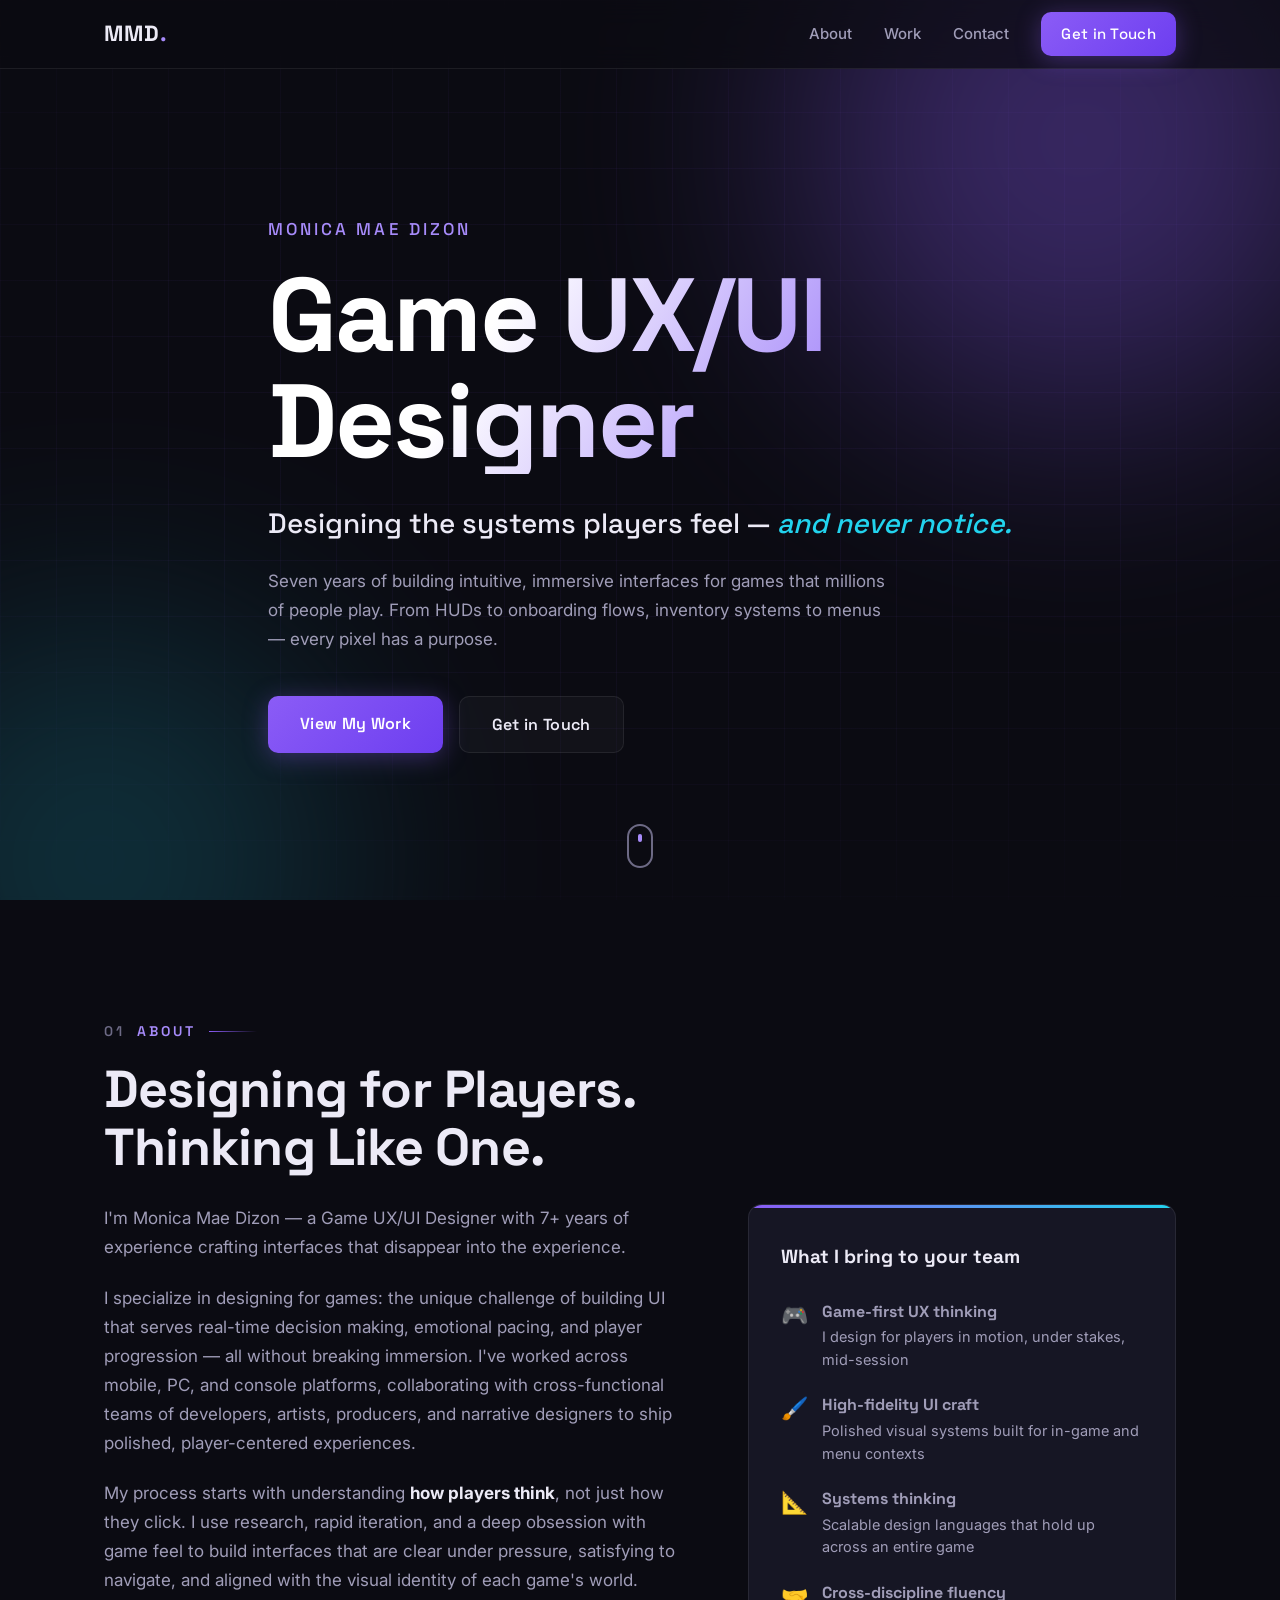
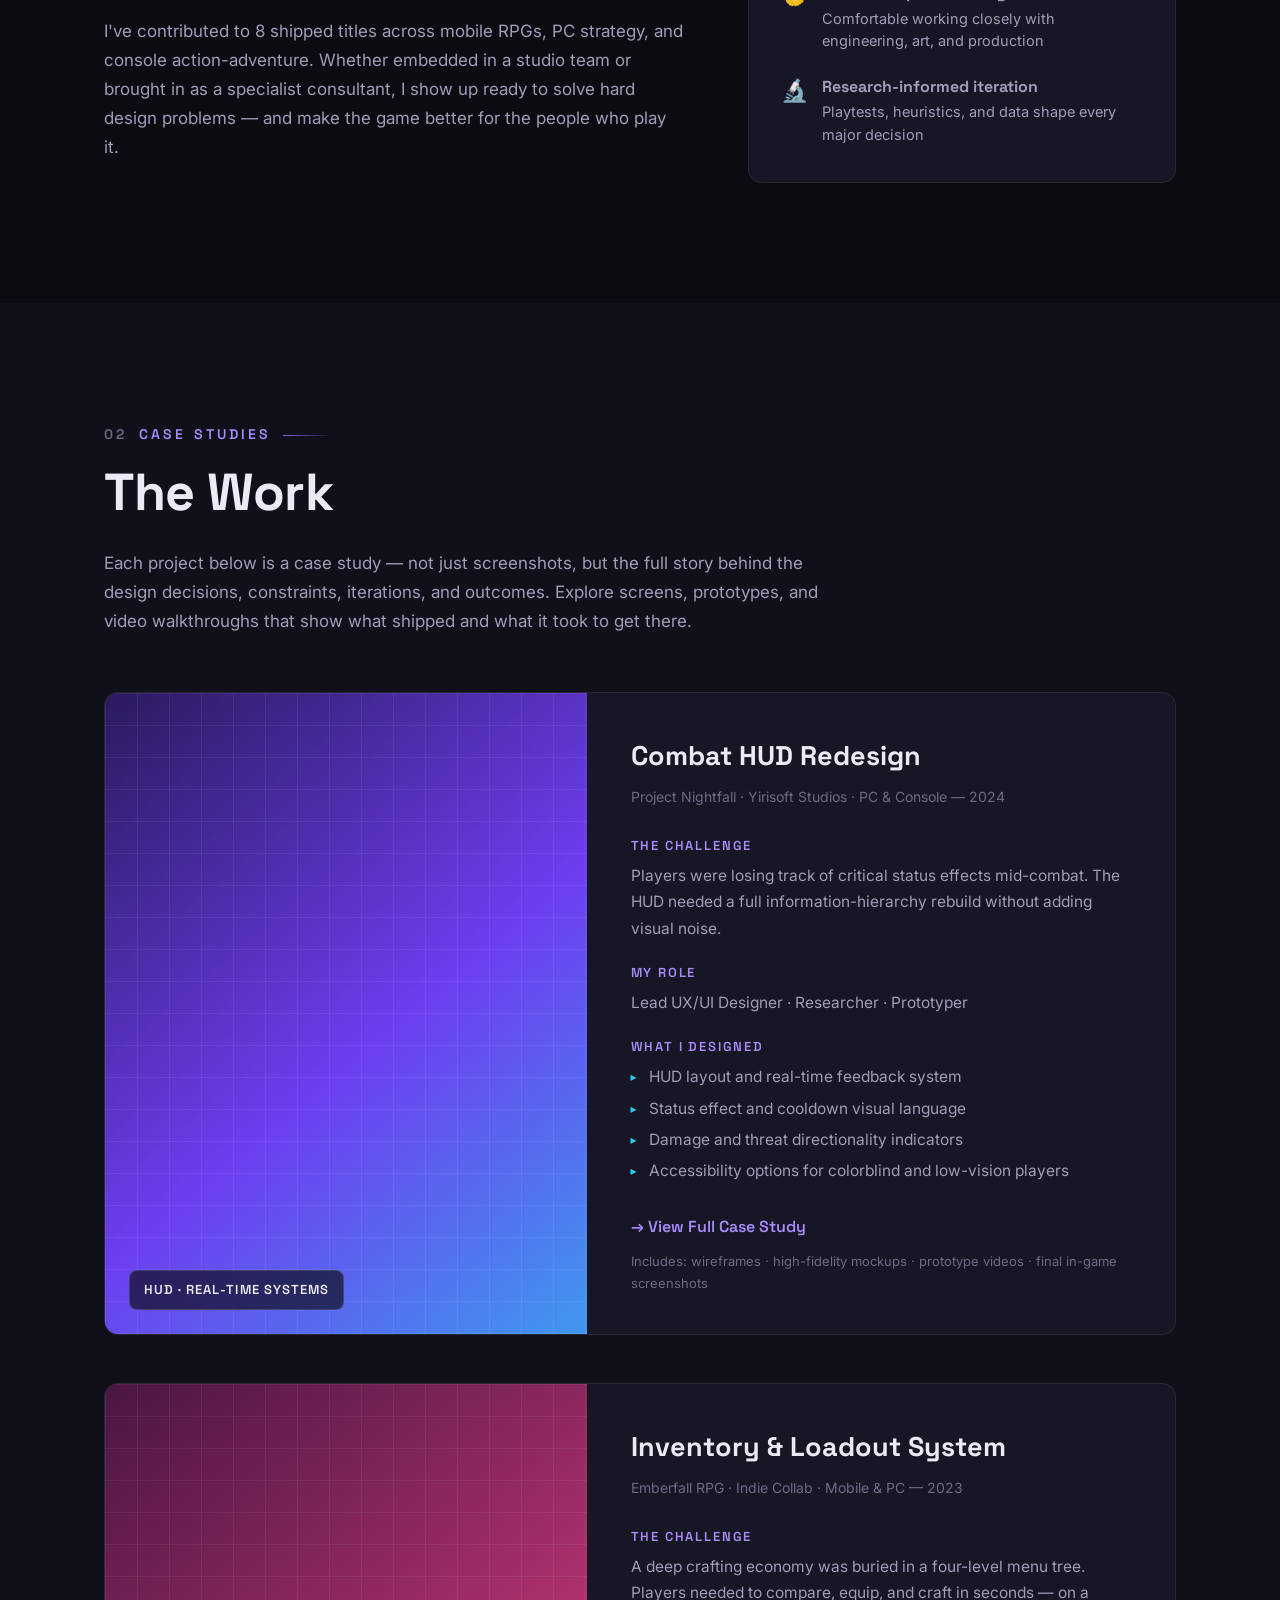
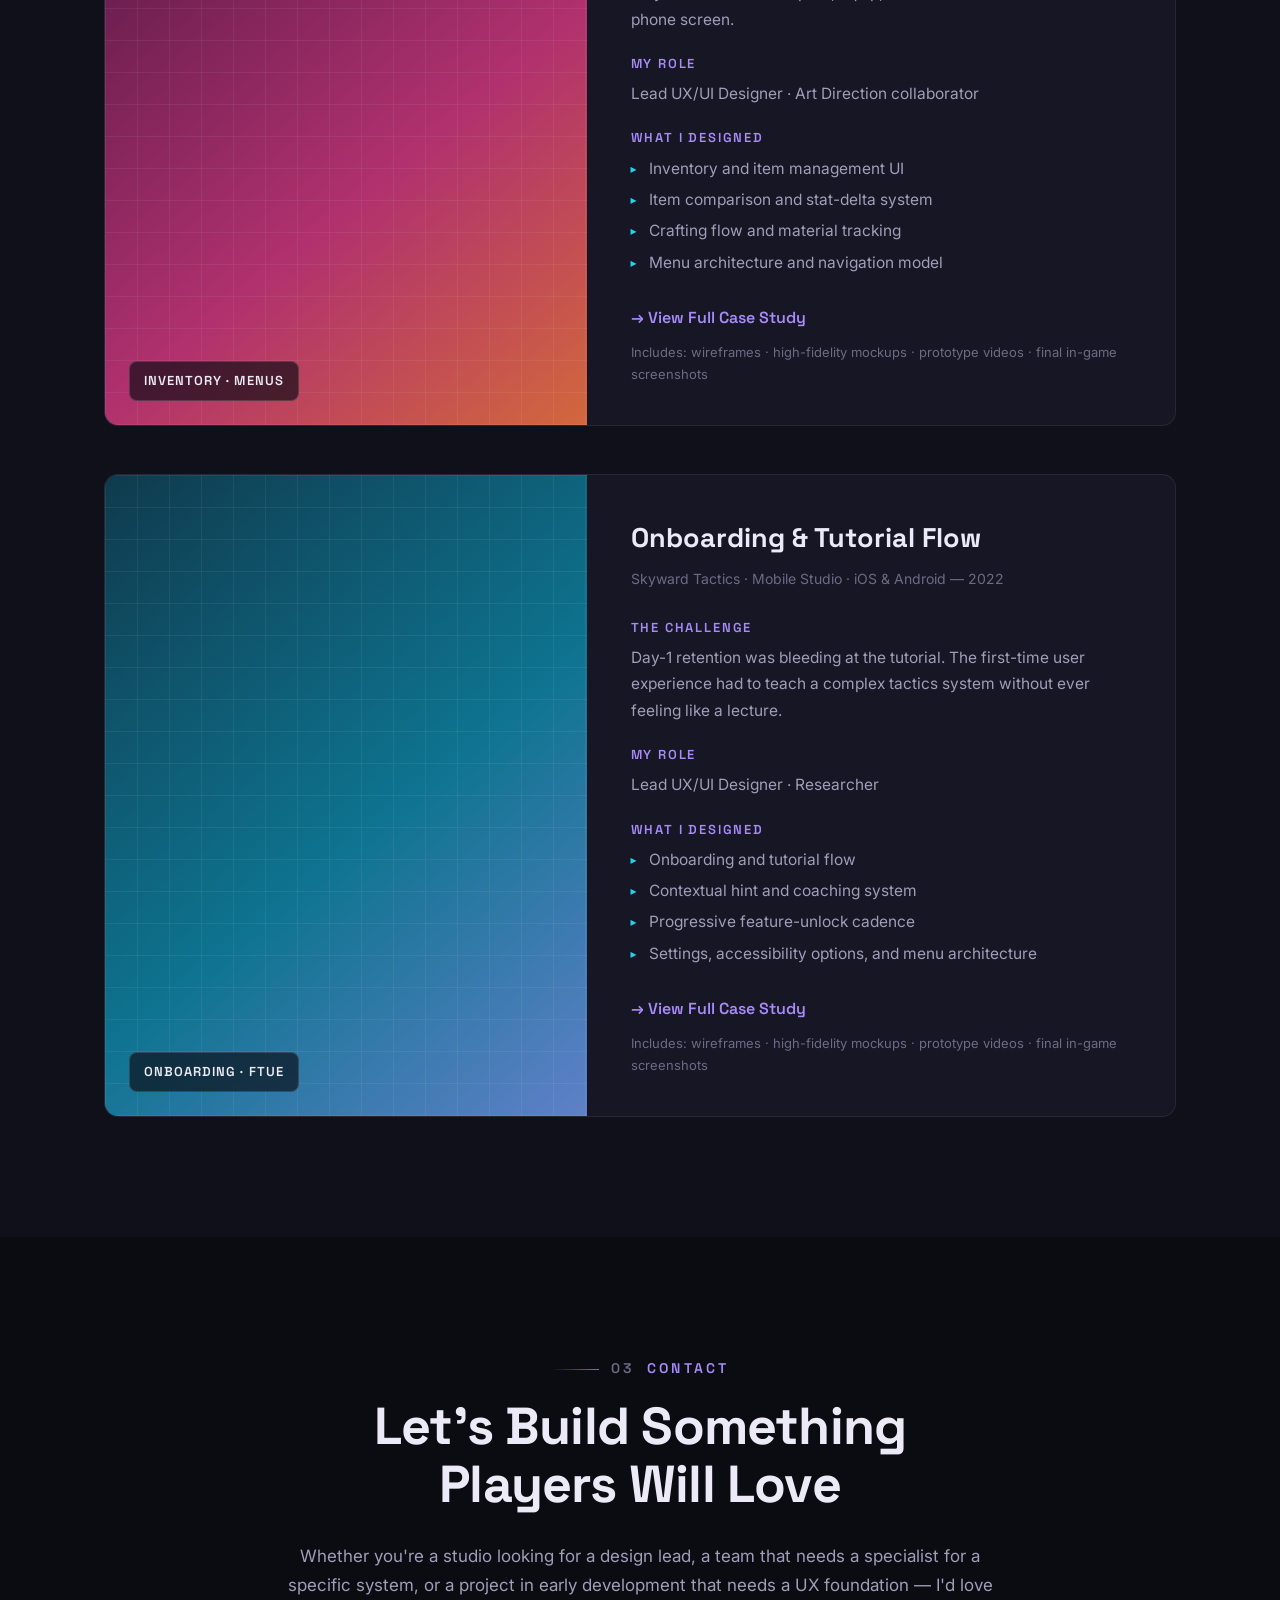
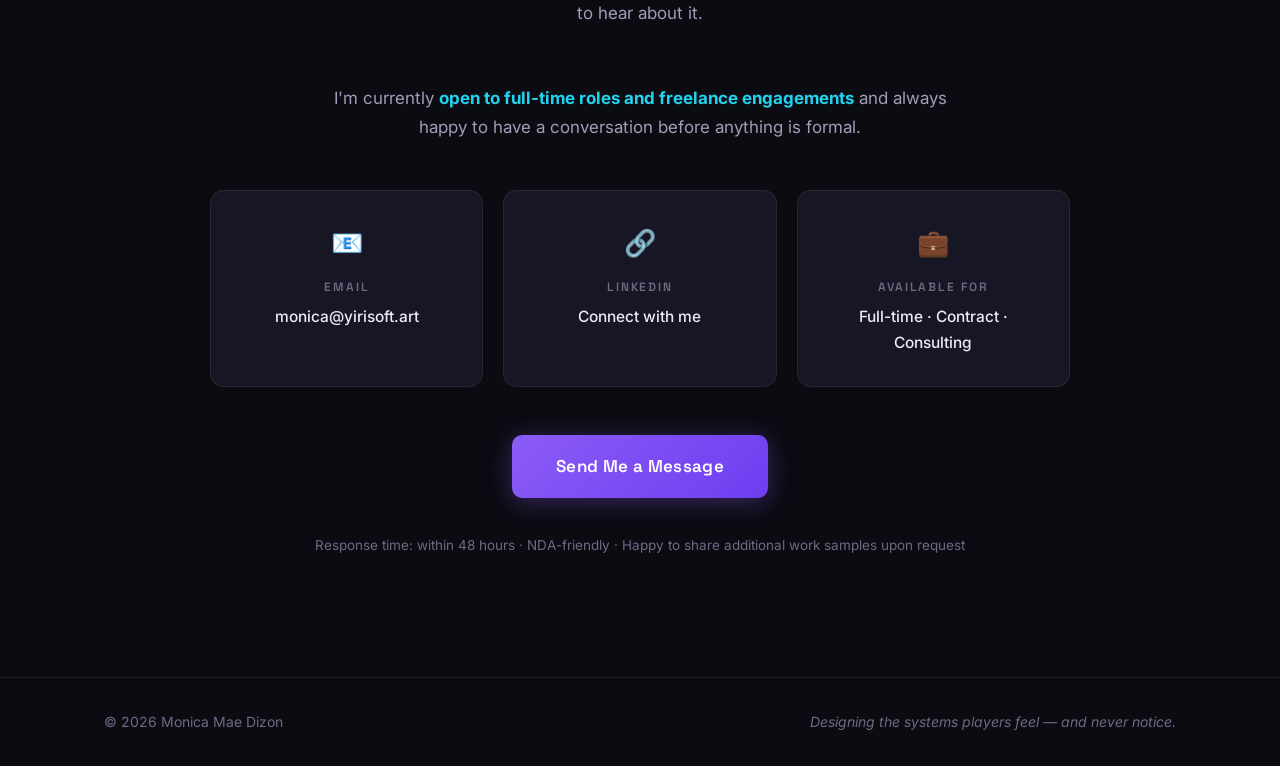
==== index.html @ 1ef9cd31 "Add files via upload initial site without customization" ====
<!DOCTYPE html>
<html lang="en">
<head>
  <meta charset="UTF-8">
  <meta name="viewport" content="width=device-width, initial-scale=1.0">
  <title>Monica Mae Dizon — Game UX/UI Designer</title>
  <meta name="description" content="Game UX/UI Designer with 7+ years crafting intuitive, immersive interfaces for games millions of people play.">
  <link rel="preconnect" href="https://fonts.googleapis.com">
  <link rel="preconnect" href="https://fonts.gstatic.com" crossorigin>
  <link href="https://fonts.googleapis.com/css2?family=Space+Grotesk:wght@400;500;600;700&family=Inter:wght@400;500;600&display=swap" rel="stylesheet">
  <link rel="stylesheet" href="styles.css">
</head>
<body>

  <!-- ============ NAV ============ -->
  <header class="nav" id="top">
    <div class="nav-inner">
      <a href="#top" class="nav-logo">MMD<span class="logo-dot">.</span></a>
      <nav class="nav-links" id="navLinks">
        <a href="#about">About</a>
        <a href="#work">Work</a>
        <a href="#contact">Contact</a>
        <a href="#contact" class="btn btn-small btn-primary">Get in Touch</a>
      </nav>
      <button class="nav-toggle" id="navToggle" aria-label="Toggle navigation" aria-expanded="false">
        <span></span><span></span><span></span>
      </button>
    </div>
  </header>

  <!-- ============ HERO ============ -->
  <section class="hero">
    <div class="hero-bg" aria-hidden="true">
      <div class="grid-overlay"></div>
      <div class="glow glow-1"></div>
      <div class="glow glow-2"></div>
    </div>
    <div class="container hero-content">
      <p class="hero-eyebrow reveal">Monica Mae Dizon</p>
      <h1 class="hero-title reveal">Game UX/UI<br>Designer</h1>
      <p class="hero-tagline reveal">Designing the systems players feel — <em>and never notice.</em></p>
      <p class="hero-sub reveal">
        Seven years of building intuitive, immersive interfaces for games that millions of
        people play. From HUDs to onboarding flows, inventory systems to menus —
        every pixel has a purpose.
      </p>
      <div class="hero-cta reveal">
        <a href="#work" class="btn btn-primary">View My Work</a>
        <a href="#contact" class="btn btn-ghost">Get in Touch</a>
      </div>
    </div>
    <a href="#about" class="scroll-hint" aria-label="Scroll to About section">
      <span class="scroll-hint-dot"></span>
    </a>
  </section>

  <!-- ============ ABOUT ============ -->
  <section class="section" id="about">
    <div class="container">
      <div class="section-label reveal"><span>01</span> About</div>
      <h2 class="section-title reveal">Designing for Players.<br>Thinking Like One.</h2>

      <div class="about-grid">
        <div class="about-text reveal">
          <p>
            I'm Monica Mae Dizon — a Game UX/UI Designer with 7+ years of experience
            crafting interfaces that disappear into the experience.
          </p>
          <p>
            I specialize in designing for games: the unique challenge of building UI that
            serves real-time decision making, emotional pacing, and player progression —
            all without breaking immersion. I've worked across mobile, PC, and console
            platforms, collaborating with cross-functional teams of developers, artists,
            producers, and narrative designers to ship polished, player-centered experiences.
          </p>
          <p>
            My process starts with understanding <strong>how players think</strong>, not just
            how they click. I use research, rapid iteration, and a deep obsession with game
            feel to build interfaces that are clear under pressure, satisfying to navigate,
            and aligned with the visual identity of each game's world.
          </p>
          <p>
            <!-- TODO: Replace "8 shipped titles" and genres/platforms with Monica's real credits -->
            I've contributed to 8 shipped titles across mobile RPGs, PC strategy, and
            console action-adventure. Whether embedded in a studio team or brought in as a
            specialist consultant, I show up ready to solve hard design problems — and make
            the game better for the people who play it.
          </p>
        </div>

        <aside class="about-skills reveal">
          <h3>What I bring to your team</h3>
          <ul class="skill-list">
            <li>
              <span class="skill-icon">🎮</span>
              <div><strong>Game-first UX thinking</strong>I design for players in motion, under stakes, mid-session</div>
            </li>
            <li>
              <span class="skill-icon">🖌️</span>
              <div><strong>High-fidelity UI craft</strong>Polished visual systems built for in-game and menu contexts</div>
            </li>
            <li>
              <span class="skill-icon">📐</span>
              <div><strong>Systems thinking</strong>Scalable design languages that hold up across an entire game</div>
            </li>
            <li>
              <span class="skill-icon">🤝</span>
              <div><strong>Cross-discipline fluency</strong>Comfortable working closely with engineering, art, and production</div>
            </li>
            <li>
              <span class="skill-icon">🔬</span>
              <div><strong>Research-informed iteration</strong>Playtests, heuristics, and data shape every major decision</div>
            </li>
          </ul>
        </aside>
      </div>
    </div>
  </section>

  <!-- ============ WORK ============ -->
  <section class="section section-alt" id="work">
    <div class="container">
      <div class="section-label reveal"><span>02</span> Case Studies</div>
      <h2 class="section-title reveal">The Work</h2>
      <p class="section-intro reveal">
        Each project below is a case study — not just screenshots, but the full story behind
        the design decisions, constraints, iterations, and outcomes. Explore screens,
        prototypes, and video walkthroughs that show what shipped and what it took to get there.
      </p>

      <div class="case-grid">

        <!-- TODO: Replace all three case study cards with real projects -->
        <article class="case-card reveal">
          <div class="case-thumb case-thumb-1">
            <span class="case-thumb-tag">HUD · Real-time Systems</span>
          </div>
          <div class="case-body">
            <h3>Combat HUD Redesign</h3>
            <p class="case-meta">Project Nightfall · Yirisoft Studios · PC &amp; Console — 2024</p>
            <div class="case-block">
              <h4>The Challenge</h4>
              <p>Players were losing track of critical status effects mid-combat. The HUD needed a full information-hierarchy rebuild without adding visual noise.</p>
            </div>
            <div class="case-block">
              <h4>My Role</h4>
              <p>Lead UX/UI Designer · Researcher · Prototyper</p>
            </div>
            <div class="case-block">
              <h4>What I Designed</h4>
              <ul>
                <li>HUD layout and real-time feedback system</li>
                <li>Status effect and cooldown visual language</li>
                <li>Damage and threat directionality indicators</li>
                <li>Accessibility options for colorblind and low-vision players</li>
              </ul>
            </div>
            <a href="#" class="case-link">→ View Full Case Study</a>
            <p class="case-includes">Includes: wireframes · high-fidelity mockups · prototype videos · final in-game screenshots</p>
          </div>
        </article>

        <article class="case-card reveal">
          <div class="case-thumb case-thumb-2">
            <span class="case-thumb-tag">Inventory · Menus</span>
          </div>
          <div class="case-body">
            <h3>Inventory &amp; Loadout System</h3>
            <p class="case-meta">Emberfall RPG · Indie Collab · Mobile &amp; PC — 2023</p>
            <div class="case-block">
              <h4>The Challenge</h4>
              <p>A deep crafting economy was buried in a four-level menu tree. Players needed to compare, equip, and craft in seconds — on a phone screen.</p>
            </div>
            <div class="case-block">
              <h4>My Role</h4>
              <p>Lead UX/UI Designer · Art Direction collaborator</p>
            </div>
            <div class="case-block">
              <h4>What I Designed</h4>
              <ul>
                <li>Inventory and item management UI</li>
                <li>Item comparison and stat-delta system</li>
                <li>Crafting flow and material tracking</li>
                <li>Menu architecture and navigation model</li>
              </ul>
            </div>
            <a href="#" class="case-link">→ View Full Case Study</a>
            <p class="case-includes">Includes: wireframes · high-fidelity mockups · prototype videos · final in-game screenshots</p>
          </div>
        </article>

        <article class="case-card reveal">
          <div class="case-thumb case-thumb-3">
            <span class="case-thumb-tag">Onboarding · FTUE</span>
          </div>
          <div class="case-body">
            <h3>Onboarding &amp; Tutorial Flow</h3>
            <p class="case-meta">Skyward Tactics · Mobile Studio · iOS &amp; Android — 2022</p>
            <div class="case-block">
              <h4>The Challenge</h4>
              <p>Day-1 retention was bleeding at the tutorial. The first-time user experience had to teach a complex tactics system without ever feeling like a lecture.</p>
            </div>
            <div class="case-block">
              <h4>My Role</h4>
              <p>Lead UX/UI Designer · Researcher</p>
            </div>
            <div class="case-block">
              <h4>What I Designed</h4>
              <ul>
                <li>Onboarding and tutorial flow</li>
                <li>Contextual hint and coaching system</li>
                <li>Progressive feature-unlock cadence</li>
                <li>Settings, accessibility options, and menu architecture</li>
              </ul>
            </div>
            <a href="#" class="case-link">→ View Full Case Study</a>
            <p class="case-includes">Includes: wireframes · high-fidelity mockups · prototype videos · final in-game screenshots</p>
          </div>
        </article>

      </div>
    </div>
  </section>

  <!-- ============ CONTACT ============ -->
  <section class="section" id="contact">
    <div class="container contact-container">
      <div class="section-label reveal"><span>03</span> Contact</div>
      <h2 class="section-title reveal">Let's Build Something<br>Players Will Love</h2>
      <p class="section-intro reveal">
        Whether you're a studio looking for a design lead, a team that needs a specialist for
        a specific system, or a project in early development that needs a UX foundation —
        I'd love to hear about it.
      </p>
      <p class="contact-availability reveal">
        <!-- TODO: Pick real availability status -->
        I'm currently <strong>open to full-time roles and freelance engagements</strong> and
        always happy to have a conversation before anything is formal.
      </p>

      <div class="contact-cards reveal">
        <a href="mailto:monica@yirisoft.art" class="contact-card">
          <span class="contact-card-icon">📧</span>
          <span class="contact-card-label">Email</span>
          <span class="contact-card-value">monica@yirisoft.art</span>
        </a>
        <!-- TODO: Replace with real LinkedIn URL -->
        <a href="#" class="contact-card">
          <span class="contact-card-icon">🔗</span>
          <span class="contact-card-label">LinkedIn</span>
          <span class="contact-card-value">Connect with me</span>
        </a>
        <div class="contact-card">
          <span class="contact-card-icon">💼</span>
          <span class="contact-card-label">Available for</span>
          <span class="contact-card-value">Full-time · Contract · Consulting</span>
        </div>
      </div>

      <div class="contact-cta reveal">
        <a href="mailto:monica@yirisoft.art" class="btn btn-primary btn-large">Send Me a Message</a>
      </div>

      <p class="contact-footnote reveal">
        Response time: within 48 hours · NDA-friendly · Happy to share additional work samples upon request
      </p>
    </div>
  </section>

  <!-- ============ FOOTER ============ -->
  <footer class="footer">
    <div class="container footer-inner">
      <p>© 2026 Monica Mae Dizon</p>
      <p class="footer-tag">Designing the systems players feel — and never notice.</p>
    </div>
  </footer>

  <script src="script.js"></script>
</body>
</html>
---- styles.css ----
/* ============================================================
   Monica Mae Dizon — Portfolio
   Dark game-UI aesthetic · violet + cyan accent system
   ============================================================ */

:root {
  --bg: #0b0b12;
  --bg-alt: #10101a;
  --surface: #161624;
  --surface-hover: #1c1c2e;
  --border: rgba(255, 255, 255, 0.08);
  --text: #eceaf6;
  --text-muted: #a09db8;
  --text-faint: #6d6a85;
  --accent: #8b5cf6;
  --accent-bright: #a78bfa;
  --accent-2: #22d3ee;
  --font-display: "Space Grotesk", system-ui, sans-serif;
  --font-body: "Inter", system-ui, sans-serif;
  --radius: 14px;
  --container: 1120px;
}

* { margin: 0; padding: 0; box-sizing: border-box; }

html { scroll-behavior: smooth; }

body {
  background: var(--bg);
  color: var(--text);
  font-family: var(--font-body);
  font-size: 17px;
  line-height: 1.7;
  -webkit-font-smoothing: antialiased;
}

.container {
  max-width: var(--container);
  margin: 0 auto;
  padding: 0 24px;
}

a { color: inherit; }

::selection { background: rgba(139, 92, 246, 0.4); }

/* ---------- Buttons ---------- */
.btn {
  display: inline-block;
  font-family: var(--font-display);
  font-weight: 600;
  font-size: 16px;
  padding: 14px 32px;
  border-radius: 10px;
  text-decoration: none;
  transition: transform 0.2s ease, box-shadow 0.2s ease, background 0.2s ease, border-color 0.2s ease;
  letter-spacing: 0.02em;
}

.btn-primary {
  background: linear-gradient(135deg, var(--accent) 0%, #6d3ef0 100%);
  color: #fff;
  box-shadow: 0 4px 24px rgba(139, 92, 246, 0.35);
}
.btn-primary:hover {
  transform: translateY(-2px);
  box-shadow: 0 8px 32px rgba(139, 92, 246, 0.5);
}

.btn-ghost {
  border: 1px solid var(--border);
  color: var(--text);
  background: rgba(255, 255, 255, 0.03);
}
.btn-ghost:hover {
  border-color: var(--accent-bright);
  background: rgba(139, 92, 246, 0.1);
  transform: translateY(-2px);
}

.btn-small { padding: 9px 20px; font-size: 14px; }
.btn-large { padding: 17px 44px; font-size: 17px; }

/* ---------- Nav ---------- */
.nav {
  position: fixed;
  inset: 0 0 auto 0;
  z-index: 100;
  backdrop-filter: blur(14px);
  background: rgba(11, 11, 18, 0.75);
  border-bottom: 1px solid var(--border);
}

.nav-inner {
  max-width: var(--container);
  margin: 0 auto;
  padding: 0 24px;
  height: 68px;
  display: flex;
  align-items: center;
  justify-content: space-between;
}

.nav-logo {
  font-family: var(--font-display);
  font-weight: 700;
  font-size: 22px;
  text-decoration: none;
  letter-spacing: 0.04em;
}
.logo-dot { color: var(--accent-bright); }

.nav-links {
  display: flex;
  align-items: center;
  gap: 32px;
}
.nav-links a {
  text-decoration: none;
  font-size: 15px;
  font-weight: 500;
  color: var(--text-muted);
  transition: color 0.2s ease;
}
.nav-links a:hover { color: var(--text); }
.nav-links a.btn { color: #fff; }

.nav-toggle {
  display: none;
  flex-direction: column;
  gap: 5px;
  background: none;
  border: none;
  cursor: pointer;
  padding: 8px;
}
.nav-toggle span {
  display: block;
  width: 22px;
  height: 2px;
  background: var(--text);
  border-radius: 2px;
  transition: transform 0.25s ease, opacity 0.25s ease;
}

/* ---------- Hero ---------- */
.hero {
  position: relative;
  min-height: 100vh;
  display: flex;
  align-items: center;
  overflow: hidden;
}

.hero-bg { position: absolute; inset: 0; pointer-events: none; }

.grid-overlay {
  position: absolute;
  inset: 0;
  background-image:
    linear-gradient(rgba(139, 92, 246, 0.05) 1px, transparent 1px),
    linear-gradient(90deg, rgba(139, 92, 246, 0.05) 1px, transparent 1px);
  background-size: 56px 56px;
  mask-image: radial-gradient(ellipse 90% 70% at 50% 45%, black 40%, transparent 100%);
}

.glow {
  position: absolute;
  border-radius: 50%;
  filter: blur(120px);
  opacity: 0.35;
}
.glow-1 {
  width: 560px; height: 560px;
  background: var(--accent);
  top: -140px; right: -80px;
}
.glow-2 {
  width: 480px; height: 480px;
  background: var(--accent-2);
  bottom: -200px; left: -140px;
  opacity: 0.18;
}

.hero-content { position: relative; padding-top: 68px; }

.hero-eyebrow {
  font-family: var(--font-display);
  font-size: 17px;
  font-weight: 500;
  color: var(--accent-bright);
  letter-spacing: 0.18em;
  text-transform: uppercase;
  margin-bottom: 18px;
}

.hero-title {
  font-family: var(--font-display);
  font-size: clamp(52px, 9vw, 104px);
  font-weight: 700;
  line-height: 1.02;
  letter-spacing: -0.02em;
  margin-bottom: 26px;
  background: linear-gradient(120deg, #fff 30%, var(--accent-bright) 75%, var(--accent-2) 110%);
  -webkit-background-clip: text;
  background-clip: text;
  -webkit-text-fill-color: transparent;
}

.hero-tagline {
  font-family: var(--font-display);
  font-size: clamp(20px, 3vw, 28px);
  font-weight: 500;
  color: var(--text);
  margin-bottom: 20px;
}
.hero-tagline em { color: var(--accent-2); font-style: italic; }

.hero-sub {
  max-width: 620px;
  color: var(--text-muted);
  margin-bottom: 42px;
}

.hero-cta { display: flex; gap: 16px; flex-wrap: wrap; }

.scroll-hint {
  position: absolute;
  bottom: 32px;
  left: 50%;
  transform: translateX(-50%);
  width: 26px; height: 44px;
  border: 2px solid var(--text-faint);
  border-radius: 14px;
  display: flex;
  justify-content: center;
}
.scroll-hint-dot {
  width: 4px; height: 8px;
  margin-top: 8px;
  background: var(--accent-bright);
  border-radius: 2px;
  animation: scrollBounce 1.8s ease-in-out infinite;
}
@keyframes scrollBounce {
  0%, 100% { transform: translateY(0); opacity: 1; }
  60% { transform: translateY(14px); opacity: 0.2; }
}

/* ---------- Sections ---------- */
.section { padding: 120px 0; }
.section-alt { background: var(--bg-alt); }

.section-label {
  font-family: var(--font-display);
  font-size: 14px;
  font-weight: 600;
  letter-spacing: 0.22em;
  text-transform: uppercase;
  color: var(--accent-bright);
  margin-bottom: 16px;
  display: flex;
  align-items: center;
  gap: 12px;
}
.section-label span { color: var(--text-faint); }
.section-label::after {
  content: "";
  flex: 0 0 48px;
  height: 1px;
  background: linear-gradient(90deg, var(--accent), transparent);
}

.section-title {
  font-family: var(--font-display);
  font-size: clamp(34px, 5vw, 52px);
  font-weight: 700;
  line-height: 1.12;
  letter-spacing: -0.015em;
  margin-bottom: 28px;
}

.section-intro {
  max-width: 720px;
  color: var(--text-muted);
  margin-bottom: 56px;
}

/* ---------- About ---------- */
.about-grid {
  display: grid;
  grid-template-columns: 1.15fr 0.85fr;
  gap: 64px;
  align-items: start;
  margin-top: 16px;
}

.about-text p { margin-bottom: 22px; color: var(--text-muted); }
.about-text strong { color: var(--text); }

.about-skills {
  background: var(--surface);
  border: 1px solid var(--border);
  border-radius: var(--radius);
  padding: 36px 32px;
  position: relative;
  overflow: hidden;
}
.about-skills::before {
  content: "";
  position: absolute;
  inset: 0 0 auto 0;
  height: 3px;
  background: linear-gradient(90deg, var(--accent), var(--accent-2));
}
.about-skills h3 {
  font-family: var(--font-display);
  font-size: 19px;
  margin-bottom: 26px;
}

.skill-list { list-style: none; display: grid; gap: 22px; }
.skill-list li { display: flex; gap: 14px; align-items: flex-start; }
.skill-icon { font-size: 22px; line-height: 1.4; }
.skill-list strong {
  display: block;
  font-family: var(--font-display);
  font-size: 16px;
  margin-bottom: 2px;
}
.skill-list div { font-size: 14.5px; color: var(--text-muted); line-height: 1.55; }

/* ---------- Case studies ---------- */
.case-grid { display: grid; gap: 48px; }

.case-card {
  display: grid;
  grid-template-columns: 0.9fr 1.1fr;
  background: var(--surface);
  border: 1px solid var(--border);
  border-radius: var(--radius);
  overflow: hidden;
  transition: transform 0.25s ease, border-color 0.25s ease, box-shadow 0.25s ease;
}
.case-card:hover {
  transform: translateY(-4px);
  border-color: rgba(139, 92, 246, 0.4);
  box-shadow: 0 20px 48px rgba(0, 0, 0, 0.45);
}

.case-thumb {
  position: relative;
  min-height: 320px;
  display: flex;
  align-items: flex-end;
  padding: 24px;
}
/* TODO: Replace gradient placeholders with real project imagery via background-image */
.case-thumb-1 { background: linear-gradient(140deg, #2b1a5e 0%, #6d3ef0 55%, #22d3ee 130%); }
.case-thumb-2 { background: linear-gradient(140deg, #4a1642 0%, #b0316e 60%, #f59e0b 140%); }
.case-thumb-3 { background: linear-gradient(140deg, #0f3a4d 0%, #0e7490 55%, #a78bfa 140%); }

.case-thumb::before {
  content: "";
  position: absolute;
  inset: 0;
  background-image:
    linear-gradient(rgba(255,255,255,0.06) 1px, transparent 1px),
    linear-gradient(90deg, rgba(255,255,255,0.06) 1px, transparent 1px);
  background-size: 32px 32px;
}

.case-thumb-tag {
  position: relative;
  font-family: var(--font-display);
  font-size: 13px;
  font-weight: 600;
  letter-spacing: 0.08em;
  text-transform: uppercase;
  background: rgba(10, 10, 18, 0.65);
  backdrop-filter: blur(6px);
  padding: 8px 14px;
  border-radius: 8px;
  border: 1px solid rgba(255, 255, 255, 0.14);
}

.case-body { padding: 40px 44px; }

.case-body h3 {
  font-family: var(--font-display);
  font-size: 27px;
  font-weight: 700;
  margin-bottom: 6px;
}

.case-meta {
  font-size: 14px;
  color: var(--text-faint);
  margin-bottom: 26px;
}

.case-block { margin-bottom: 20px; }
.case-block h4 {
  font-family: var(--font-display);
  font-size: 13px;
  font-weight: 600;
  letter-spacing: 0.14em;
  text-transform: uppercase;
  color: var(--accent-bright);
  margin-bottom: 6px;
}
.case-block p { color: var(--text-muted); font-size: 15.5px; }
.case-block ul {
  list-style: none;
  color: var(--text-muted);
  font-size: 15.5px;
  display: grid;
  gap: 5px;
}
.case-block ul li { padding-left: 18px; position: relative; }
.case-block ul li::before {
  content: "▸";
  position: absolute;
  left: 0;
  color: var(--accent-2);
  font-size: 12px;
  top: 3px;
}

.case-link {
  display: inline-block;
  font-family: var(--font-display);
  font-weight: 600;
  font-size: 16px;
  color: var(--accent-bright);
  text-decoration: none;
  margin: 8px 0 10px;
  transition: color 0.2s ease, transform 0.2s ease;
}
.case-link:hover { color: var(--accent-2); transform: translateX(4px); }

.case-includes { font-size: 13px; color: var(--text-faint); }

/* ---------- Contact ---------- */
.contact-container { text-align: center; }
.contact-container .section-label,
.contact-container .section-intro { justify-content: center; margin-left: auto; margin-right: auto; }
.contact-container .section-label::after { display: none; }
.contact-container .section-label::before {
  content: "";
  flex: 0 0 48px;
  height: 1px;
  background: linear-gradient(270deg, var(--accent), transparent);
}

.contact-availability {
  color: var(--text-muted);
  max-width: 640px;
  margin: 0 auto 48px;
}
.contact-availability strong { color: var(--accent-2); }

.contact-cards {
  display: grid;
  grid-template-columns: repeat(3, 1fr);
  gap: 20px;
  max-width: 860px;
  margin: 0 auto 48px;
}

.contact-card {
  background: var(--surface);
  border: 1px solid var(--border);
  border-radius: var(--radius);
  padding: 30px 24px;
  text-decoration: none;
  display: flex;
  flex-direction: column;
  align-items: center;
  gap: 6px;
  transition: transform 0.2s ease, border-color 0.2s ease, background 0.2s ease;
}
a.contact-card:hover {
  transform: translateY(-3px);
  border-color: rgba(139, 92, 246, 0.45);
  background: var(--surface-hover);
}

.contact-card-icon { font-size: 26px; margin-bottom: 6px; }
.contact-card-label {
  font-family: var(--font-display);
  font-size: 12px;
  font-weight: 600;
  letter-spacing: 0.16em;
  text-transform: uppercase;
  color: var(--text-faint);
}
.contact-card-value { font-size: 15.5px; font-weight: 500; }

.contact-cta { margin-bottom: 36px; }

.contact-footnote { font-size: 13.5px; color: var(--text-faint); }

/* ---------- Footer ---------- */
.footer {
  border-top: 1px solid var(--border);
  padding: 32px 0;
}
.footer-inner {
  display: flex;
  justify-content: space-between;
  align-items: center;
  flex-wrap: wrap;
  gap: 8px;
  font-size: 14px;
  color: var(--text-faint);
}
.footer-tag { font-style: italic; }

/* ---------- Scroll reveal ---------- */
.reveal {
  opacity: 0;
  transform: translateY(24px);
  transition: opacity 0.7s ease, transform 0.7s ease;
}
.reveal.visible { opacity: 1; transform: translateY(0); }

@media (prefers-reduced-motion: reduce) {
  html { scroll-behavior: auto; }
  .reveal { opacity: 1; transform: none; transition: none; }
  .scroll-hint-dot { animation: none; }
}

/* ---------- Responsive ---------- */
@media (max-width: 900px) {
  .about-grid { grid-template-columns: 1fr; gap: 40px; }
  .case-card { grid-template-columns: 1fr; }
  .case-thumb { min-height: 220px; }
  .contact-cards { grid-template-columns: 1fr; max-width: 420px; }
  .section { padding: 88px 0; }
}

@media (max-width: 720px) {
  .nav-toggle { display: flex; }
  .nav-links {
    position: fixed;
    top: 68px;
    left: 0; right: 0;
    flex-direction: column;
    align-items: stretch;
    text-align: center;
    background: rgba(11, 11, 18, 0.97);
    border-bottom: 1px solid var(--border);
    padding: 24px;
    gap: 20px;
    transform: translateY(-130%);
    transition: transform 0.3s ease;
  }
  .nav-links.open { transform: translateY(0); }
  .nav-toggle.open span:nth-child(1) { transform: translateY(7px) rotate(45deg); }
  .nav-toggle.open span:nth-child(2) { opacity: 0; }
  .nav-toggle.open span:nth-child(3) { transform: translateY(-7px) rotate(-45deg); }
  .case-body { padding: 30px 26px; }
}
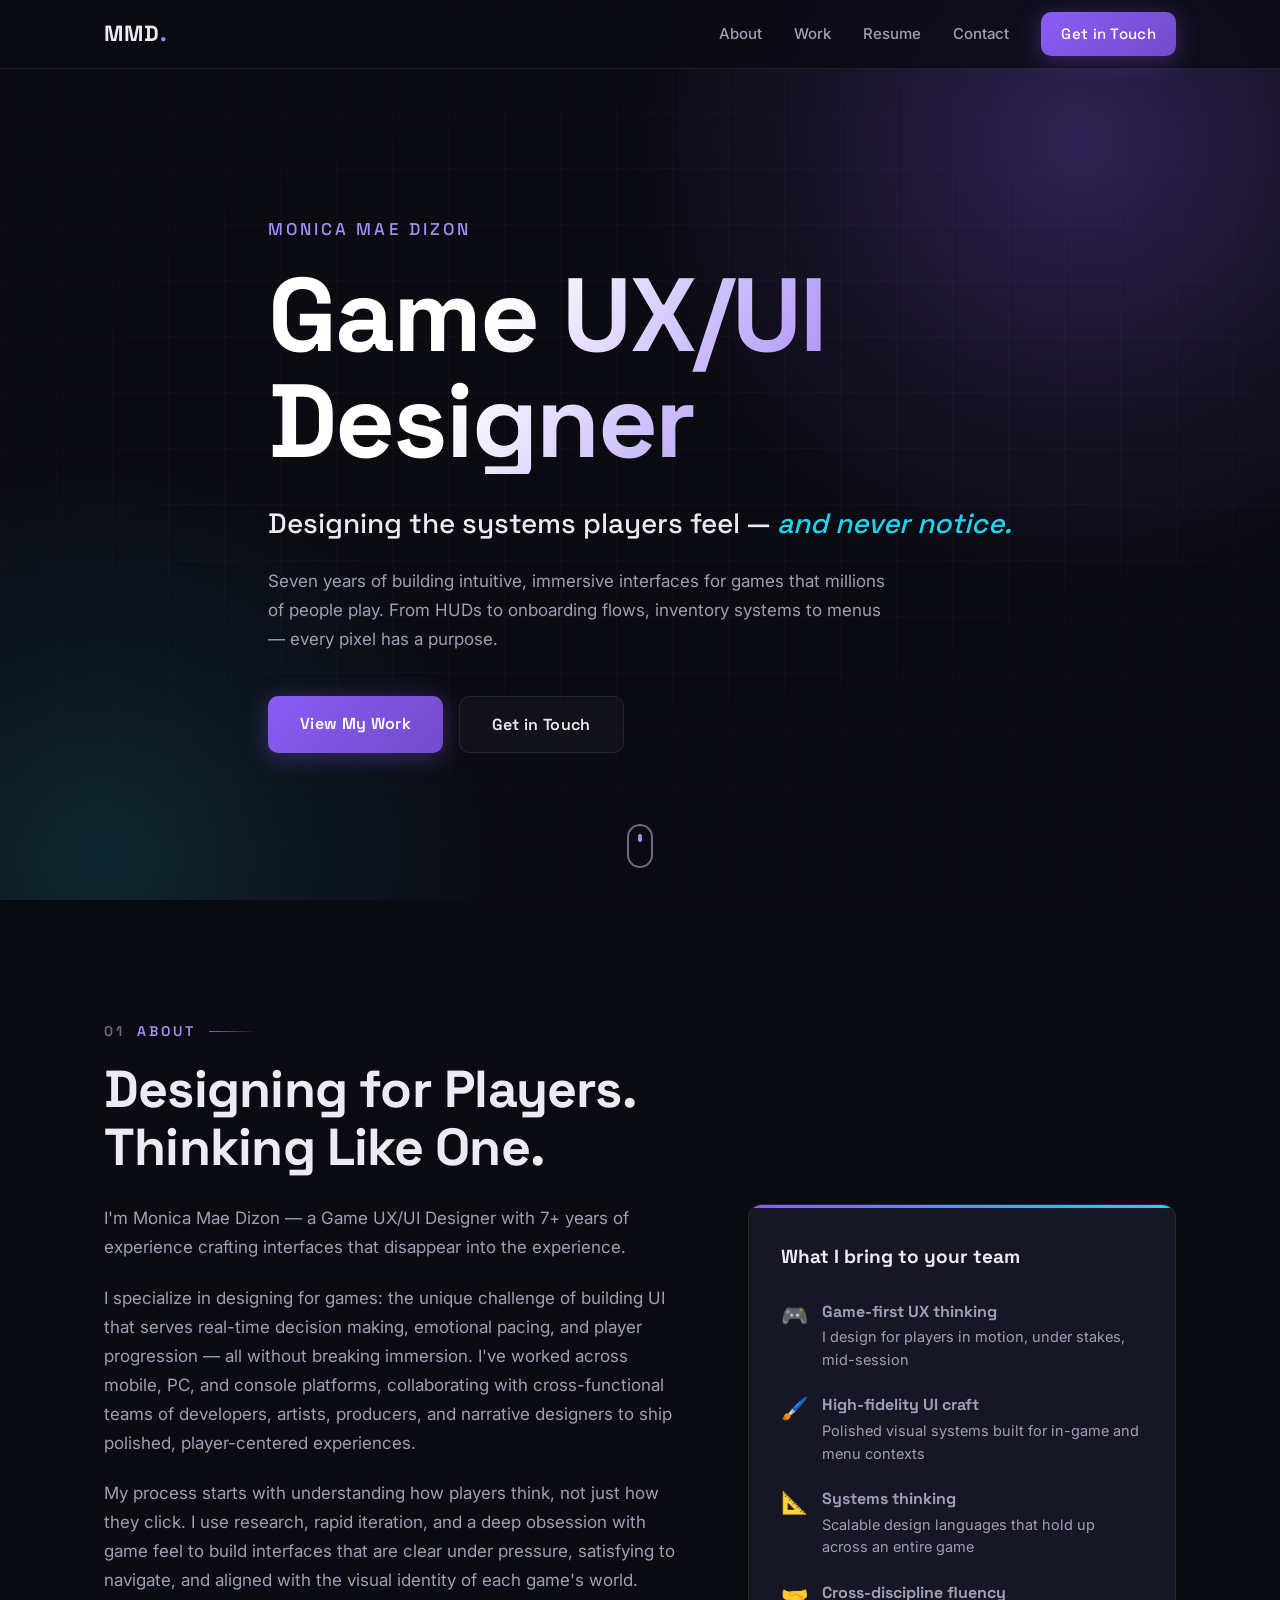
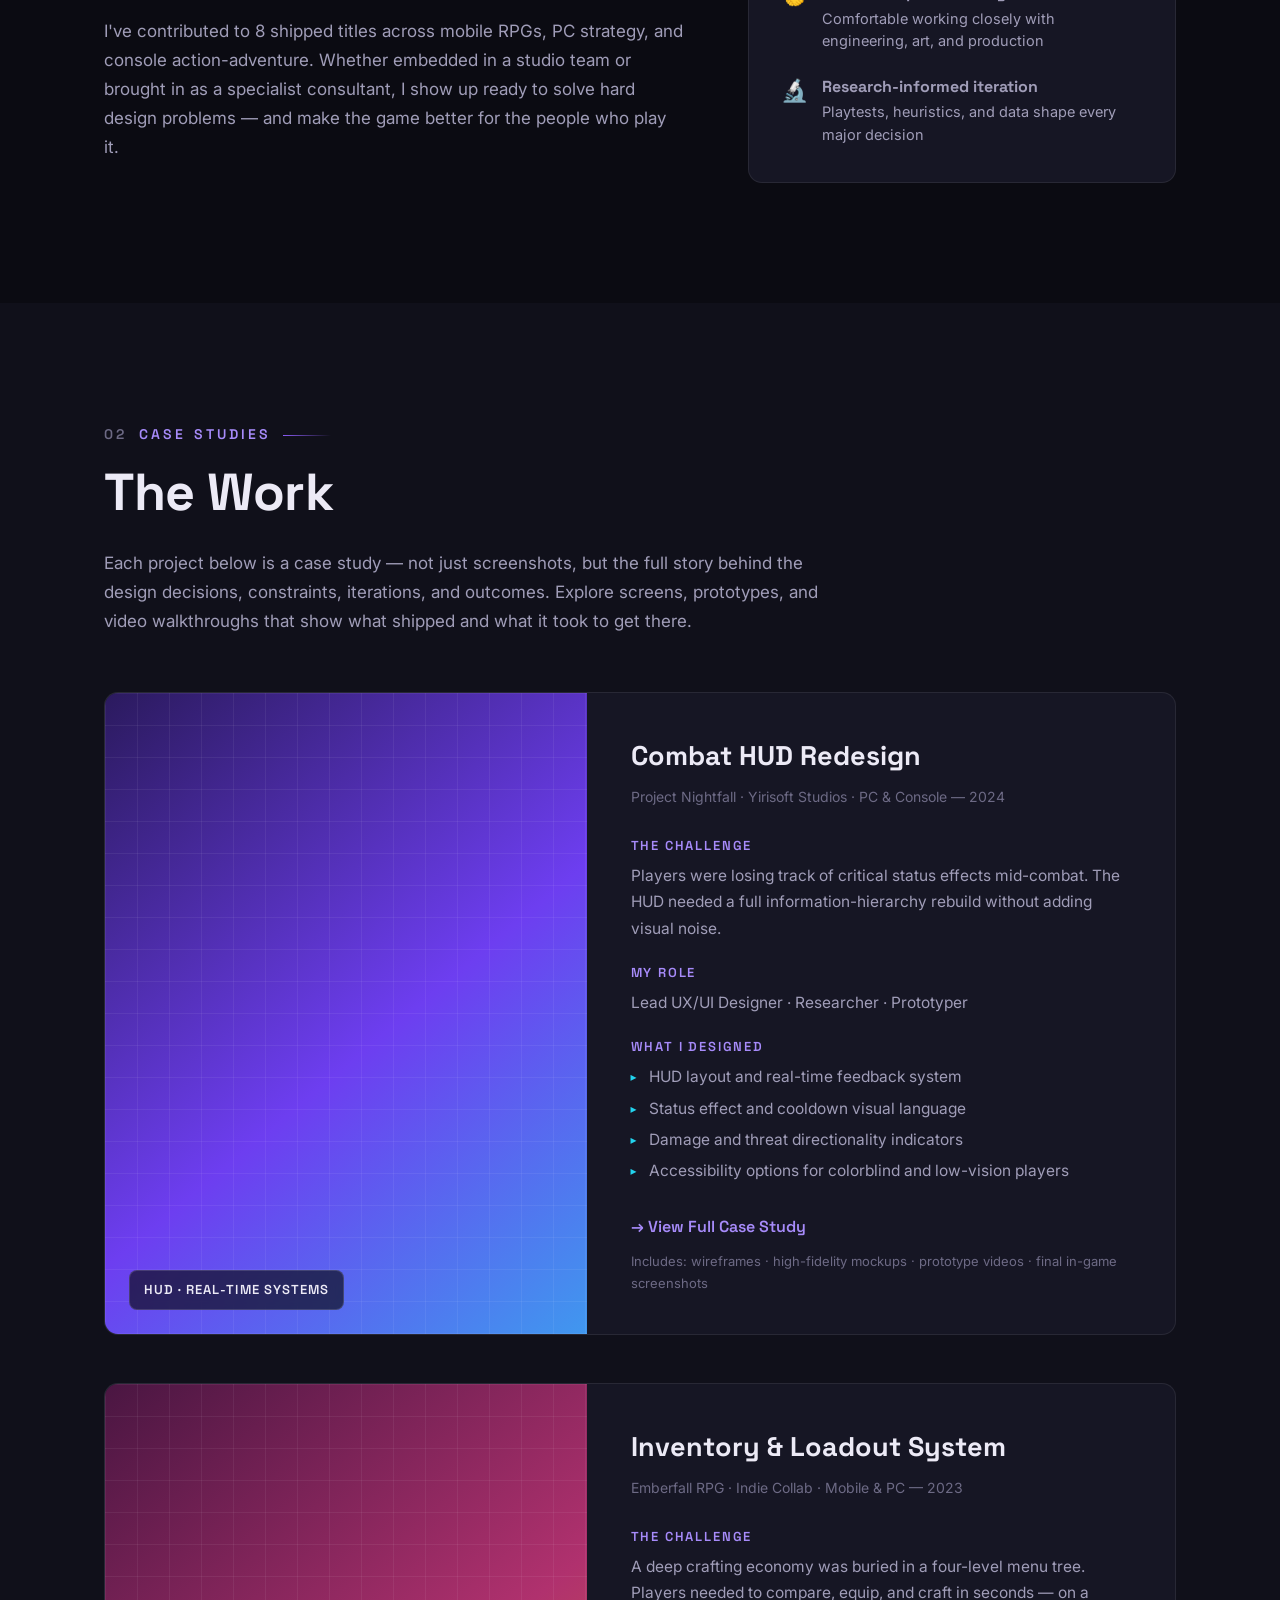
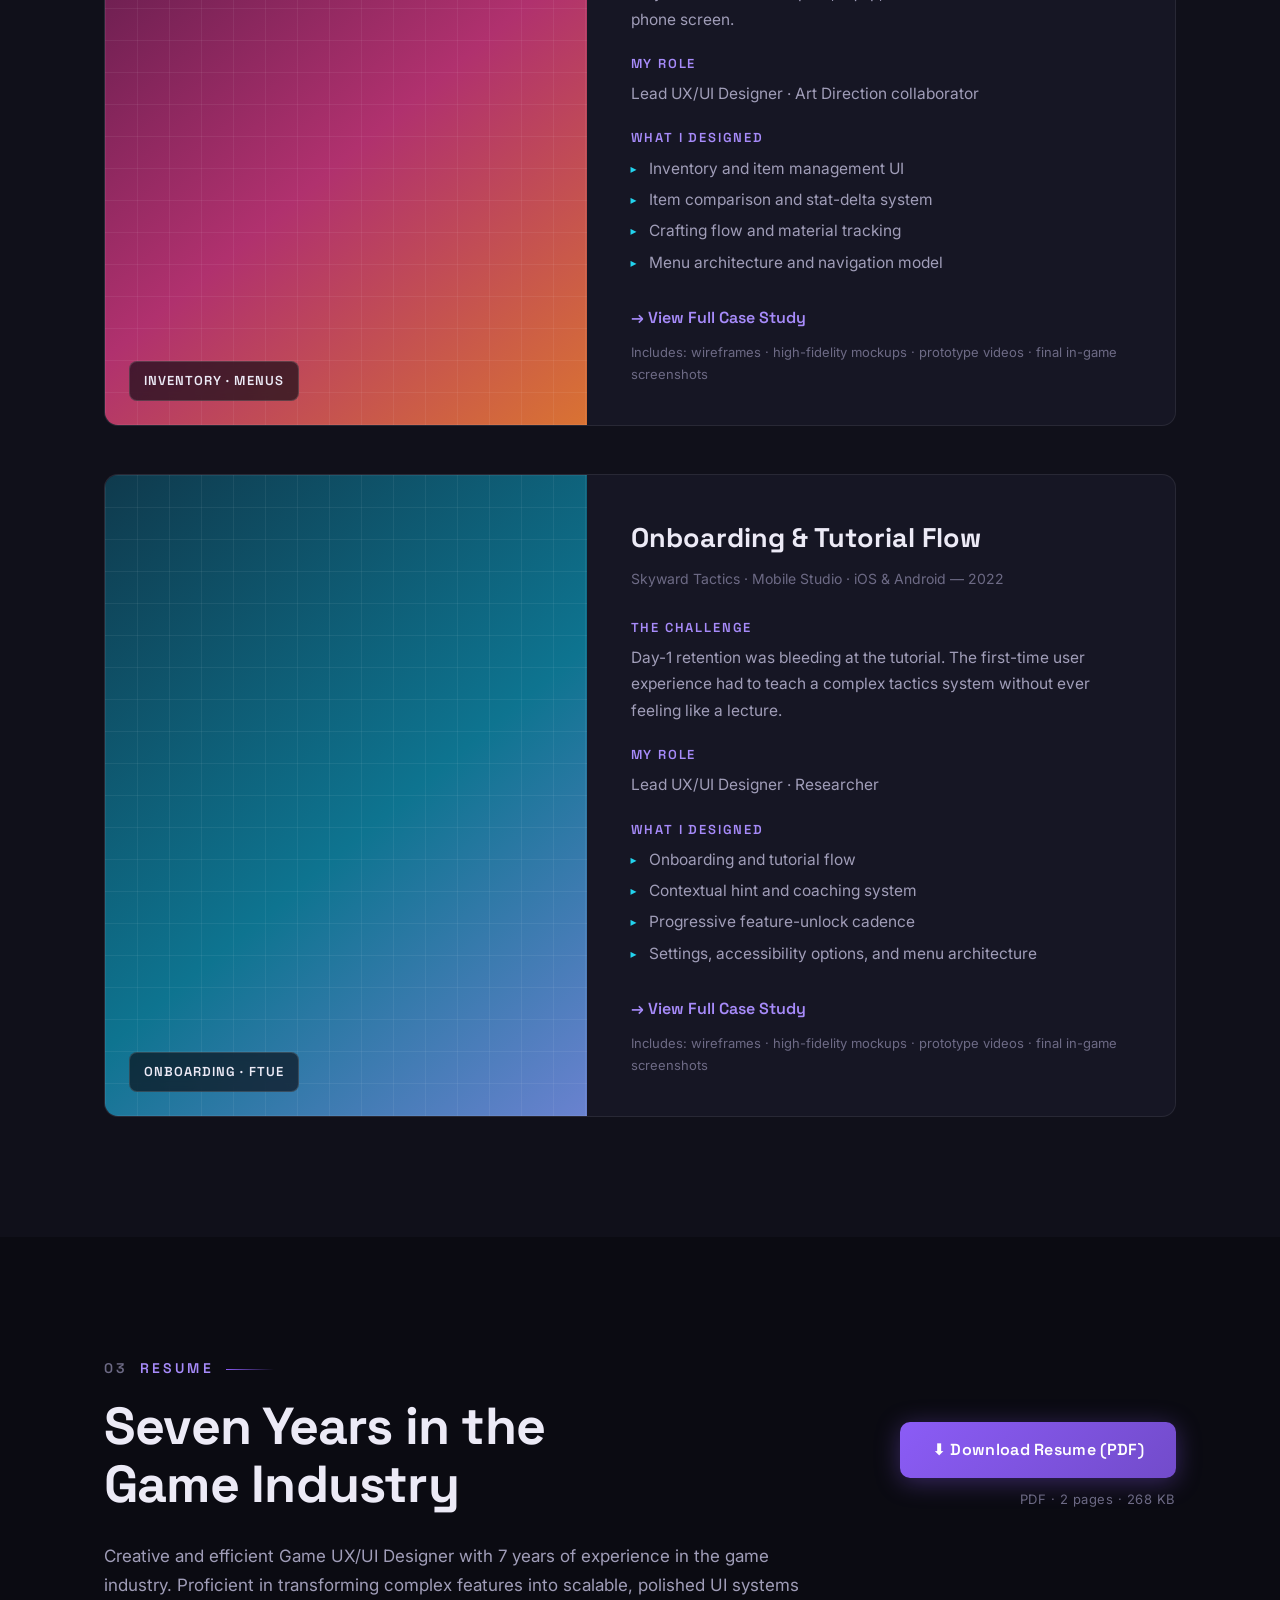
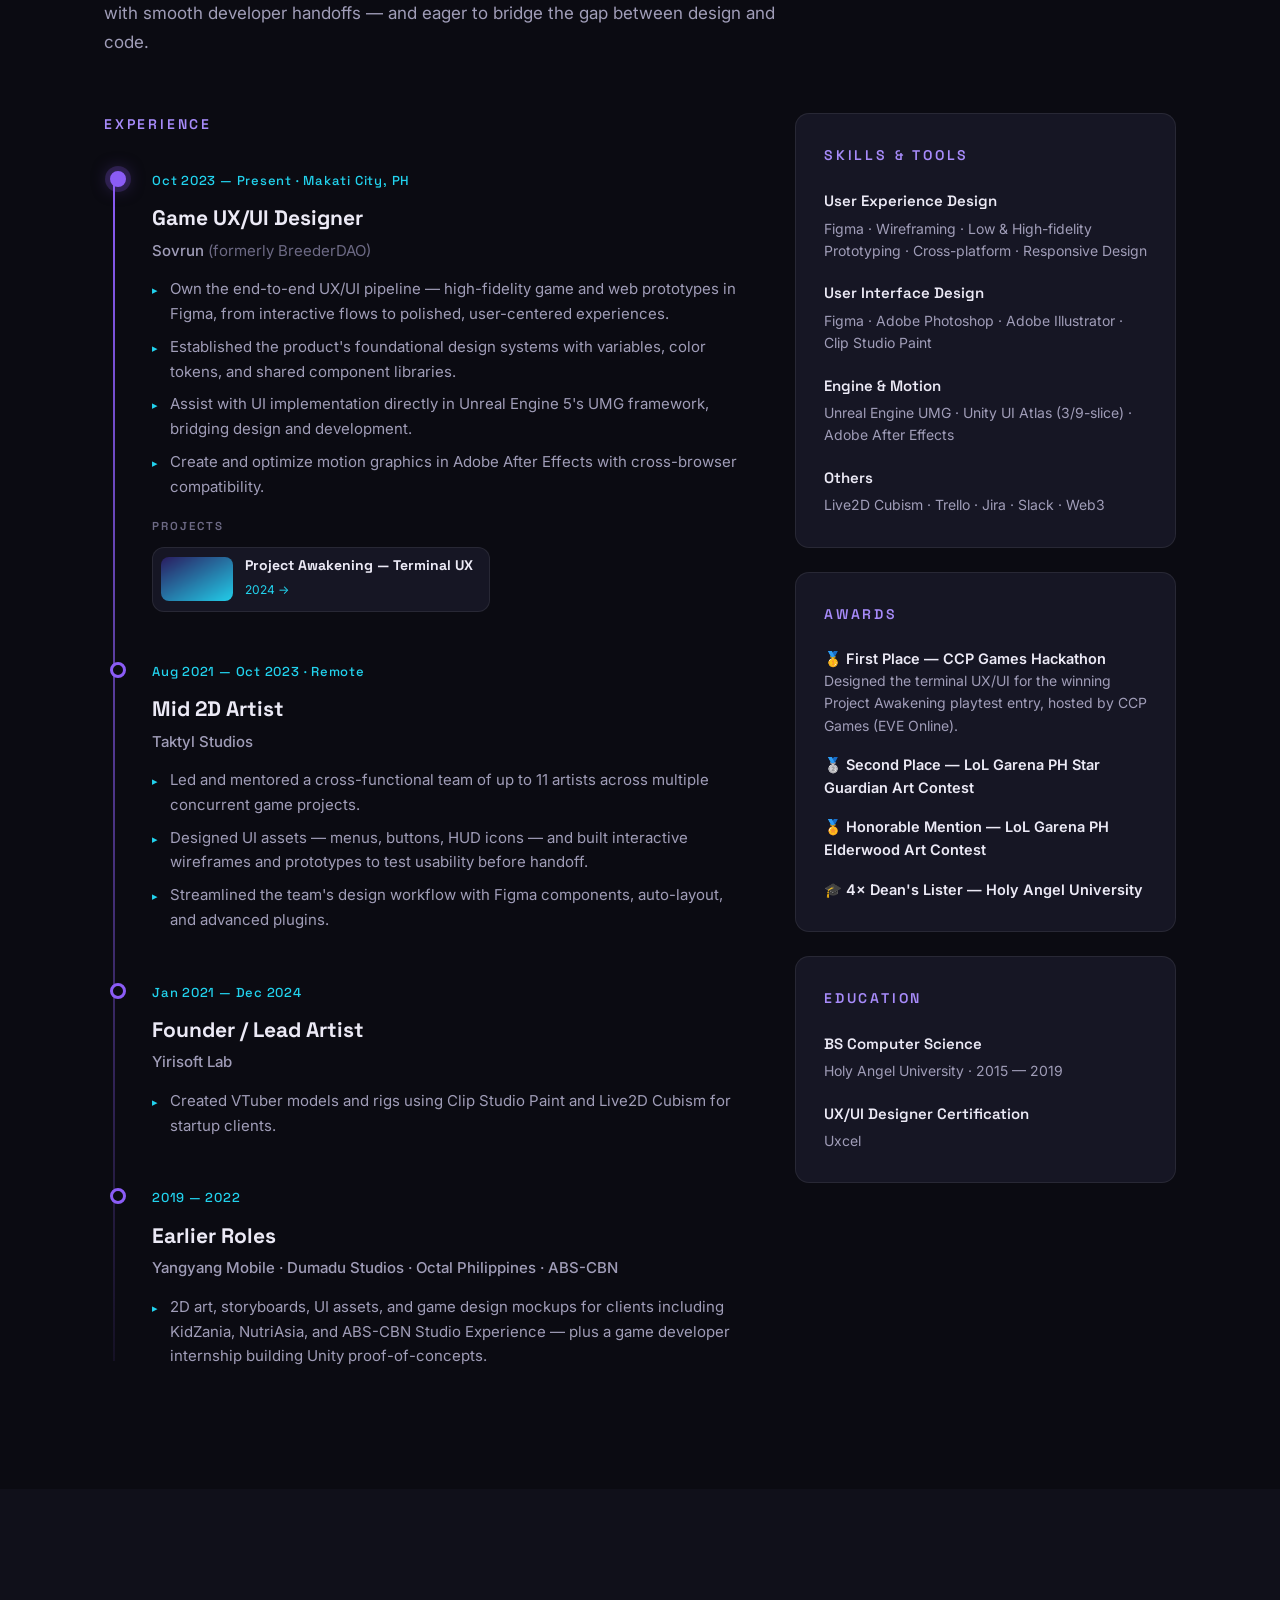
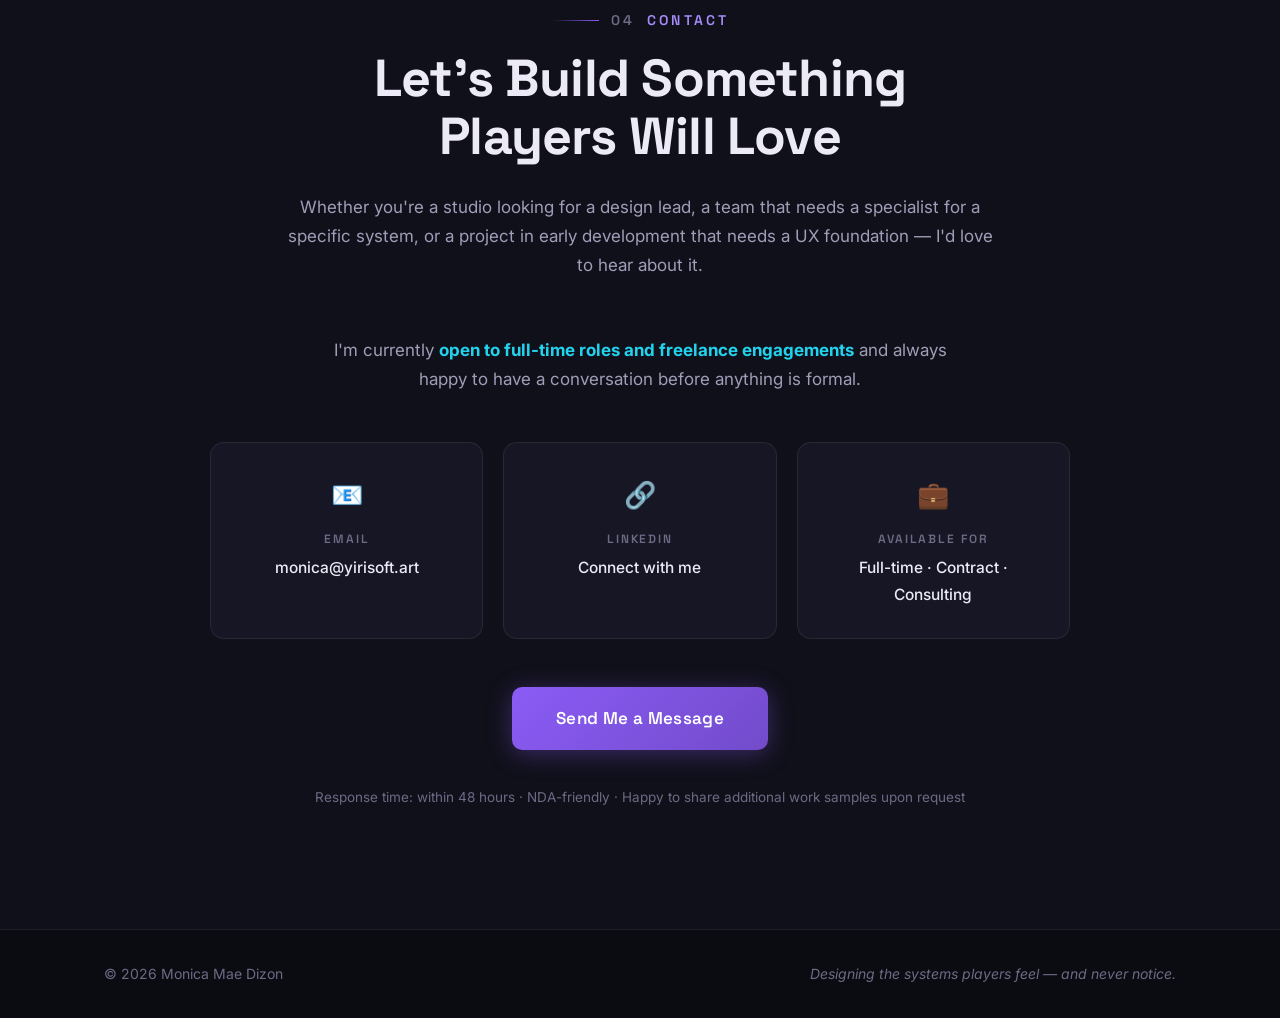
==== commit a4a1cc38: "Added dashboard dashboard to customize content" ====
--- a/index.html
+++ b/index.html
@@ -19,6 +19,7 @@
       <nav class="nav-links" id="navLinks">
         <a href="#about">About</a>
         <a href="#work">Work</a>
+        <a href="#resume">Resume</a>
         <a href="#contact">Contact</a>
         <a href="#contact" class="btn btn-small btn-primary">Get in Touch</a>
       </nav>
@@ -222,10 +223,153 @@
     </div>
   </section>
 
+  <!-- ============ RESUME ============ -->
+  <section class="section" id="resume">
+    <div class="container">
+      <div class="resume-header">
+        <div>
+          <div class="section-label reveal"><span>03</span> Resume</div>
+          <h2 class="section-title reveal">Seven Years in the<br>Game Industry</h2>
+        </div>
+        <div class="resume-download reveal">
+          <a href="assets/MonicaDizon_GameUXUI_Resume.pdf" download="MonicaDizon_GameUXUI_Resume.pdf" class="btn btn-primary">
+            ⬇ Download Resume (PDF)
+          </a>
+          <span class="resume-download-note">PDF · 2 pages · 268 KB</span>
+        </div>
+      </div>
+
+      <p class="section-intro reveal">
+        Creative and efficient Game UX/UI Designer with 7 years of experience in the game
+        industry. Proficient in transforming complex features into scalable, polished UI
+        systems with smooth developer handoffs — and eager to bridge the gap between
+        design and code.
+      </p>
+
+      <div class="resume-grid">
+
+        <!-- Experience timeline -->
+        <div class="resume-experience">
+          <h3 class="resume-col-title reveal">Experience</h3>
+
+          <div class="timeline">
+            <article class="timeline-item reveal">
+              <div class="timeline-marker current"></div>
+              <div class="timeline-content">
+                <span class="timeline-date">Oct 2023 — Present · Makati City, PH</span>
+                <h4>Game UX/UI Designer</h4>
+                <p class="timeline-company">Sovrun <span>(formerly BreederDAO)</span></p>
+                <ul>
+                  <li>Own the end-to-end UX/UI pipeline — high-fidelity game and web prototypes in Figma, from interactive flows to polished, user-centered experiences.</li>
+                  <li>Established the product's foundational design systems with variables, color tokens, and shared component libraries.</li>
+                  <li>Assist with UI implementation directly in Unreal Engine 5's UMG framework, bridging design and development.</li>
+                  <li>Create and optimize motion graphics in Adobe After Effects with cross-browser compatibility.</li>
+                </ul>
+              </div>
+            </article>
+
+            <article class="timeline-item reveal">
+              <div class="timeline-marker"></div>
+              <div class="timeline-content">
+                <span class="timeline-date">Aug 2021 — Oct 2023 · Remote</span>
+                <h4>Mid 2D Artist</h4>
+                <p class="timeline-company">Taktyl Studios</p>
+                <ul>
+                  <li>Led and mentored a cross-functional team of up to 11 artists across multiple concurrent game projects.</li>
+                  <li>Designed UI assets — menus, buttons, HUD icons — and built interactive wireframes and prototypes to test usability before handoff.</li>
+                  <li>Streamlined the team's design workflow with Figma components, auto-layout, and advanced plugins.</li>
+                </ul>
+              </div>
+            </article>
+
+            <article class="timeline-item reveal">
+              <div class="timeline-marker"></div>
+              <div class="timeline-content">
+                <span class="timeline-date">Jan 2021 — Dec 2024</span>
+                <h4>Founder / Lead Artist</h4>
+                <p class="timeline-company">Yirisoft Lab</p>
+                <ul>
+                  <li>Created VTuber models and rigs using Clip Studio Paint and Live2D Cubism for startup clients.</li>
+                </ul>
+              </div>
+            </article>
+
+            <article class="timeline-item reveal">
+              <div class="timeline-marker"></div>
+              <div class="timeline-content">
+                <span class="timeline-date">2019 — 2022</span>
+                <h4>Earlier Roles</h4>
+                <p class="timeline-company">Yangyang Mobile · Dumadu Studios · Octal Philippines · ABS-CBN</p>
+                <ul>
+                  <li>2D art, storyboards, UI assets, and game design mockups for clients including KidZania, NutriAsia, and ABS-CBN Studio Experience — plus a game developer internship building Unity proof-of-concepts.</li>
+                </ul>
+              </div>
+            </article>
+          </div>
+        </div>
+
+        <!-- Sidebar: skills, awards, education -->
+        <aside class="resume-side">
+          <div class="resume-card reveal">
+            <h3 class="resume-col-title">Skills &amp; Tools</h3>
+            <div class="resume-skill-group">
+              <h5>User Experience Design</h5>
+              <p>Figma · Wireframing · Low &amp; High-fidelity Prototyping · Cross-platform · Responsive Design</p>
+            </div>
+            <div class="resume-skill-group">
+              <h5>User Interface Design</h5>
+              <p>Figma · Adobe Photoshop · Adobe Illustrator · Clip Studio Paint</p>
+            </div>
+            <div class="resume-skill-group">
+              <h5>Engine &amp; Motion</h5>
+              <p>Unreal Engine UMG · Unity UI Atlas (3/9-slice) · Adobe After Effects</p>
+            </div>
+            <div class="resume-skill-group">
+              <h5>Others</h5>
+              <p>Live2D Cubism · Trello · Jira · Slack · Web3</p>
+            </div>
+          </div>
+
+          <div class="resume-card reveal">
+            <h3 class="resume-col-title">Awards</h3>
+            <ul class="resume-award-list">
+              <li>
+                <strong>🥇 First Place — CCP Games Hackathon</strong>
+                Designed the terminal UX/UI for the winning Project Awakening playtest entry, hosted by CCP Games (EVE Online).
+              </li>
+              <li>
+                <strong>🥈 Second Place — LoL Garena PH Star Guardian Art Contest</strong>
+              </li>
+              <li>
+                <strong>🏅 Honorable Mention — LoL Garena PH Elderwood Art Contest</strong>
+              </li>
+              <li>
+                <strong>🎓 4× Dean's Lister — Holy Angel University</strong>
+              </li>
+            </ul>
+          </div>
+
+          <div class="resume-card reveal">
+            <h3 class="resume-col-title">Education</h3>
+            <div class="resume-skill-group">
+              <h5>BS Computer Science</h5>
+              <p>Holy Angel University · 2015 — 2019</p>
+            </div>
+            <div class="resume-skill-group">
+              <h5>UX/UI Designer Certification</h5>
+              <p>Uxcel</p>
+            </div>
+          </div>
+        </aside>
+
+      </div>
+    </div>
+  </section>
+
   <!-- ============ CONTACT ============ -->
-  <section class="section" id="contact">
+  <section class="section section-alt" id="contact">
     <div class="container contact-container">
-      <div class="section-label reveal"><span>03</span> Contact</div>
+      <div class="section-label reveal"><span>04</span> Contact</div>
       <h2 class="section-title reveal">Let's Build Something<br>Players Will Love</h2>
       <p class="section-intro reveal">
         Whether you're a studio looking for a design lead, a team that needs a specialist for
@@ -244,8 +388,7 @@
           <span class="contact-card-label">Email</span>
           <span class="contact-card-value">monica@yirisoft.art</span>
         </a>
-        <!-- TODO: Replace with real LinkedIn URL -->
-        <a href="#" class="contact-card">
+        <a href="https://www.linkedin.com/in/yirisoft/" target="_blank" rel="noopener" class="contact-card">
           <span class="contact-card-icon">🔗</span>
           <span class="contact-card-label">LinkedIn</span>
           <span class="contact-card-value">Connect with me</span>
@@ -276,5 +419,6 @@
   </footer>
 
   <script src="script.js"></script>
+  <script src="render.js"></script>
 </body>
 </html>
--- a/styles.css
+++ b/styles.css
@@ -42,7 +42,7 @@
 
 a { color: inherit; }
 
-::selection { background: rgba(139, 92, 246, 0.4); }
+::selection { background: color-mix(in srgb, var(--accent) 40%, transparent); }
 
 /* ---------- Buttons ---------- */
 .btn {
@@ -58,13 +58,13 @@
 }
 
 .btn-primary {
-  background: linear-gradient(135deg, var(--accent) 0%, #6d3ef0 100%);
+  background: linear-gradient(135deg, var(--accent) 0%, color-mix(in srgb, var(--accent) 78%, #1a1030) 100%);
   color: #fff;
-  box-shadow: 0 4px 24px rgba(139, 92, 246, 0.35);
+  box-shadow: 0 4px 24px color-mix(in srgb, var(--accent) 35%, transparent);
 }
 .btn-primary:hover {
   transform: translateY(-2px);
-  box-shadow: 0 8px 32px rgba(139, 92, 246, 0.5);
+  box-shadow: 0 8px 32px color-mix(in srgb, var(--accent) 50%, transparent);
 }
 
 .btn-ghost {
@@ -74,7 +74,7 @@
 }
 .btn-ghost:hover {
   border-color: var(--accent-bright);
-  background: rgba(139, 92, 246, 0.1);
+  background: color-mix(in srgb, var(--accent) 10%, transparent);
   transform: translateY(-2px);
 }
 
@@ -87,7 +87,7 @@
   inset: 0 0 auto 0;
   z-index: 100;
   backdrop-filter: blur(14px);
-  background: rgba(11, 11, 18, 0.75);
+  background: color-mix(in srgb, var(--bg) 78%, transparent);
   border-bottom: 1px solid var(--border);
 }
 
@@ -158,8 +158,8 @@
   position: absolute;
   inset: 0;
   background-image:
-    linear-gradient(rgba(139, 92, 246, 0.05) 1px, transparent 1px),
-    linear-gradient(90deg, rgba(139, 92, 246, 0.05) 1px, transparent 1px);
+    linear-gradient(color-mix(in srgb, var(--accent) 5%, transparent) 1px, transparent 1px),
+    linear-gradient(90deg, color-mix(in srgb, var(--accent) 5%, transparent) 1px, transparent 1px);
   background-size: 56px 56px;
   mask-image: radial-gradient(ellipse 90% 70% at 50% 45%, black 40%, transparent 100%);
 }
@@ -167,19 +167,16 @@
 .glow {
   position: absolute;
   border-radius: 50%;
-  filter: blur(120px);
-  opacity: 0.35;
 }
 .glow-1 {
-  width: 560px; height: 560px;
-  background: var(--accent);
-  top: -140px; right: -80px;
+  width: 900px; height: 900px;
+  background: radial-gradient(circle, color-mix(in srgb, var(--accent) 28%, transparent) 0%, color-mix(in srgb, var(--accent) 10%, transparent) 40%, transparent 70%);
+  top: -310px; right: -250px;
 }
 .glow-2 {
-  width: 480px; height: 480px;
-  background: var(--accent-2);
-  bottom: -200px; left: -140px;
-  opacity: 0.18;
+  width: 820px; height: 820px;
+  background: radial-gradient(circle, color-mix(in srgb, var(--accent-2) 14%, transparent) 0%, color-mix(in srgb, var(--accent-2) 5%, transparent) 40%, transparent 70%);
+  bottom: -370px; left: -310px;
 }
 
 .hero-content { position: relative; padding-top: 68px; }
@@ -344,7 +341,7 @@
 }
 .case-card:hover {
   transform: translateY(-4px);
-  border-color: rgba(139, 92, 246, 0.4);
+  border-color: color-mix(in srgb, var(--accent) 40%, transparent);
   box-shadow: 0 20px 48px rgba(0, 0, 0, 0.45);
 }
 
@@ -440,6 +437,230 @@
 .case-link:hover { color: var(--accent-2); transform: translateX(4px); }
 
 .case-includes { font-size: 13px; color: var(--text-faint); }
+
+/* ---------- Resume ---------- */
+.resume-header {
+  display: flex;
+  justify-content: space-between;
+  align-items: flex-end;
+  gap: 32px;
+  flex-wrap: wrap;
+  margin-bottom: 8px;
+}
+.resume-header .section-title { margin-bottom: 20px; }
+
+.resume-download {
+  display: flex;
+  flex-direction: column;
+  align-items: flex-end;
+  gap: 10px;
+  padding-bottom: 24px;
+}
+.resume-download-note {
+  font-size: 13px;
+  color: var(--text-faint);
+  letter-spacing: 0.04em;
+}
+
+.resume-grid {
+  display: grid;
+  grid-template-columns: 1.25fr 0.75fr;
+  gap: 56px;
+  align-items: start;
+}
+
+.resume-col-title {
+  font-family: var(--font-display);
+  font-size: 14px;
+  font-weight: 600;
+  letter-spacing: 0.2em;
+  text-transform: uppercase;
+  color: var(--accent-bright);
+  margin-bottom: 28px;
+}
+
+/* Timeline */
+.timeline {
+  position: relative;
+  padding-left: 4px;
+}
+.timeline::before {
+  content: "";
+  position: absolute;
+  left: 9px;
+  top: 8px;
+  bottom: 8px;
+  width: 2px;
+  background: linear-gradient(180deg, var(--accent) 0%, color-mix(in srgb, var(--accent) 8%, transparent) 100%);
+}
+
+.timeline-item {
+  position: relative;
+  padding-left: 44px;
+  padding-bottom: 44px;
+}
+.timeline-item:last-child { padding-bottom: 0; }
+
+.timeline-marker {
+  position: absolute;
+  left: 2px;
+  top: 6px;
+  width: 16px;
+  height: 16px;
+  border-radius: 50%;
+  background: var(--bg);
+  border: 3px solid var(--accent);
+}
+.timeline-marker.current {
+  background: var(--accent);
+  box-shadow: 0 0 0 5px color-mix(in srgb, var(--accent) 20%, transparent), 0 0 18px color-mix(in srgb, var(--accent) 50%, transparent);
+}
+
+.timeline-date {
+  display: inline-block;
+  font-family: var(--font-display);
+  font-size: 13px;
+  font-weight: 500;
+  letter-spacing: 0.06em;
+  color: var(--accent-2);
+  margin-bottom: 8px;
+}
+
+.timeline-content h4 {
+  font-family: var(--font-display);
+  font-size: 21px;
+  font-weight: 700;
+  margin-bottom: 2px;
+}
+
+.timeline-company {
+  font-size: 15px;
+  color: var(--text-muted);
+  font-weight: 500;
+  margin-bottom: 14px;
+}
+.timeline-company span { color: var(--text-faint); font-weight: 400; }
+
+.timeline-content ul {
+  list-style: none;
+  display: grid;
+  gap: 8px;
+  color: var(--text-muted);
+  font-size: 15px;
+  line-height: 1.65;
+}
+.timeline-content ul li {
+  padding-left: 18px;
+  position: relative;
+}
+.timeline-content ul li::before {
+  content: "▸";
+  position: absolute;
+  left: 0;
+  color: var(--accent-2);
+  font-size: 11px;
+  top: 4px;
+}
+
+/* Timeline project chips */
+.timeline-projects-label {
+  font-family: var(--font-display);
+  font-size: 11.5px;
+  font-weight: 600;
+  letter-spacing: 0.18em;
+  text-transform: uppercase;
+  color: var(--text-faint);
+  margin: 18px 0 10px;
+}
+.timeline-projects {
+  display: flex;
+  flex-wrap: wrap;
+  gap: 12px;
+}
+.project-chip {
+  display: flex;
+  align-items: center;
+  gap: 12px;
+  background: var(--surface);
+  border: 1px solid var(--border);
+  border-radius: 12px;
+  padding: 8px 16px 8px 8px;
+  text-decoration: none;
+  transition: transform 0.2s ease, border-color 0.2s ease;
+}
+.project-chip:hover {
+  transform: translateY(-2px);
+  border-color: color-mix(in srgb, var(--accent) 45%, transparent);
+}
+.project-chip-thumb {
+  width: 72px;
+  height: 44px;
+  border-radius: 8px;
+  background-size: cover;
+  background-position: center;
+  flex-shrink: 0;
+}
+.project-chip-info strong {
+  display: block;
+  font-family: var(--font-display);
+  font-size: 14px;
+  line-height: 1.3;
+}
+.project-chip-info span {
+  font-size: 12px;
+  color: var(--accent-2);
+}
+
+/* Resume sidebar cards */
+.resume-side {
+  display: grid;
+  gap: 24px;
+  position: sticky;
+  top: 92px;
+}
+
+.resume-card {
+  background: var(--surface);
+  border: 1px solid var(--border);
+  border-radius: var(--radius);
+  padding: 30px 28px;
+}
+.resume-card .resume-col-title { margin-bottom: 20px; }
+
+.resume-skill-group { margin-bottom: 18px; }
+.resume-skill-group:last-child { margin-bottom: 0; }
+.resume-skill-group h5 {
+  font-family: var(--font-display);
+  font-size: 15px;
+  font-weight: 600;
+  margin-bottom: 4px;
+}
+.resume-skill-group p {
+  font-size: 14px;
+  color: var(--text-muted);
+  line-height: 1.6;
+}
+
+.resume-award-list {
+  list-style: none;
+  display: grid;
+  gap: 16px;
+  font-size: 14px;
+  color: var(--text-muted);
+  line-height: 1.6;
+}
+.resume-award-list strong {
+  display: block;
+  color: var(--text);
+  font-weight: 600;
+  font-size: 14.5px;
+}
+
+@media (max-width: 900px) {
+  .resume-grid { grid-template-columns: 1fr; gap: 48px; }
+  .resume-side { position: static; }
+  .resume-download { align-items: flex-start; padding-bottom: 8px; }
+}
 
 /* ---------- Contact ---------- */
 .contact-container { text-align: center; }
@@ -482,7 +703,7 @@
 }
 a.contact-card:hover {
   transform: translateY(-3px);
-  border-color: rgba(139, 92, 246, 0.45);
+  border-color: color-mix(in srgb, var(--accent) 45%, transparent);
   background: var(--surface-hover);
 }
 
@@ -516,6 +737,57 @@
   color: var(--text-faint);
 }
 .footer-tag { font-style: italic; }
+
+/* ---------- Background & card media (set via dashboard) ---------- */
+html { background: var(--bg); }
+
+#bg-media {
+  position: fixed;
+  inset: 0;
+  z-index: -1;
+  overflow: hidden;
+}
+#bg-media img,
+#bg-media video {
+  width: 100%;
+  height: 100%;
+  object-fit: cover;
+}
+#bg-media .bg-media-overlay {
+  position: absolute;
+  inset: 0;
+  background: var(--bg);
+}
+
+body.has-bg-media { background: transparent; }
+body.has-bg-media .section-alt { background: color-mix(in srgb, var(--bg-alt) 55%, transparent); }
+
+.has-card-media {
+  position: relative;
+  overflow: hidden;
+}
+.card-media-layer {
+  position: absolute;
+  inset: 0;
+  z-index: 0;
+}
+.card-media-layer img,
+.card-media-layer video {
+  width: 100%;
+  height: 100%;
+  object-fit: cover;
+}
+.card-media-overlay {
+  position: absolute;
+  inset: 0;
+  z-index: 1;
+  background: var(--surface);
+}
+.has-card-media > *:not(.card-media-layer):not(.card-media-overlay) {
+  position: relative;
+  z-index: 2;
+}
+.has-card-media::before { z-index: 3; }
 
 /* ---------- Scroll reveal ---------- */
 .reveal {
@@ -549,7 +821,7 @@
     flex-direction: column;
     align-items: stretch;
     text-align: center;
-    background: rgba(11, 11, 18, 0.97);
+    background: color-mix(in srgb, var(--bg) 97%, transparent);
     border-bottom: 1px solid var(--border);
     padding: 24px;
     gap: 20px;
